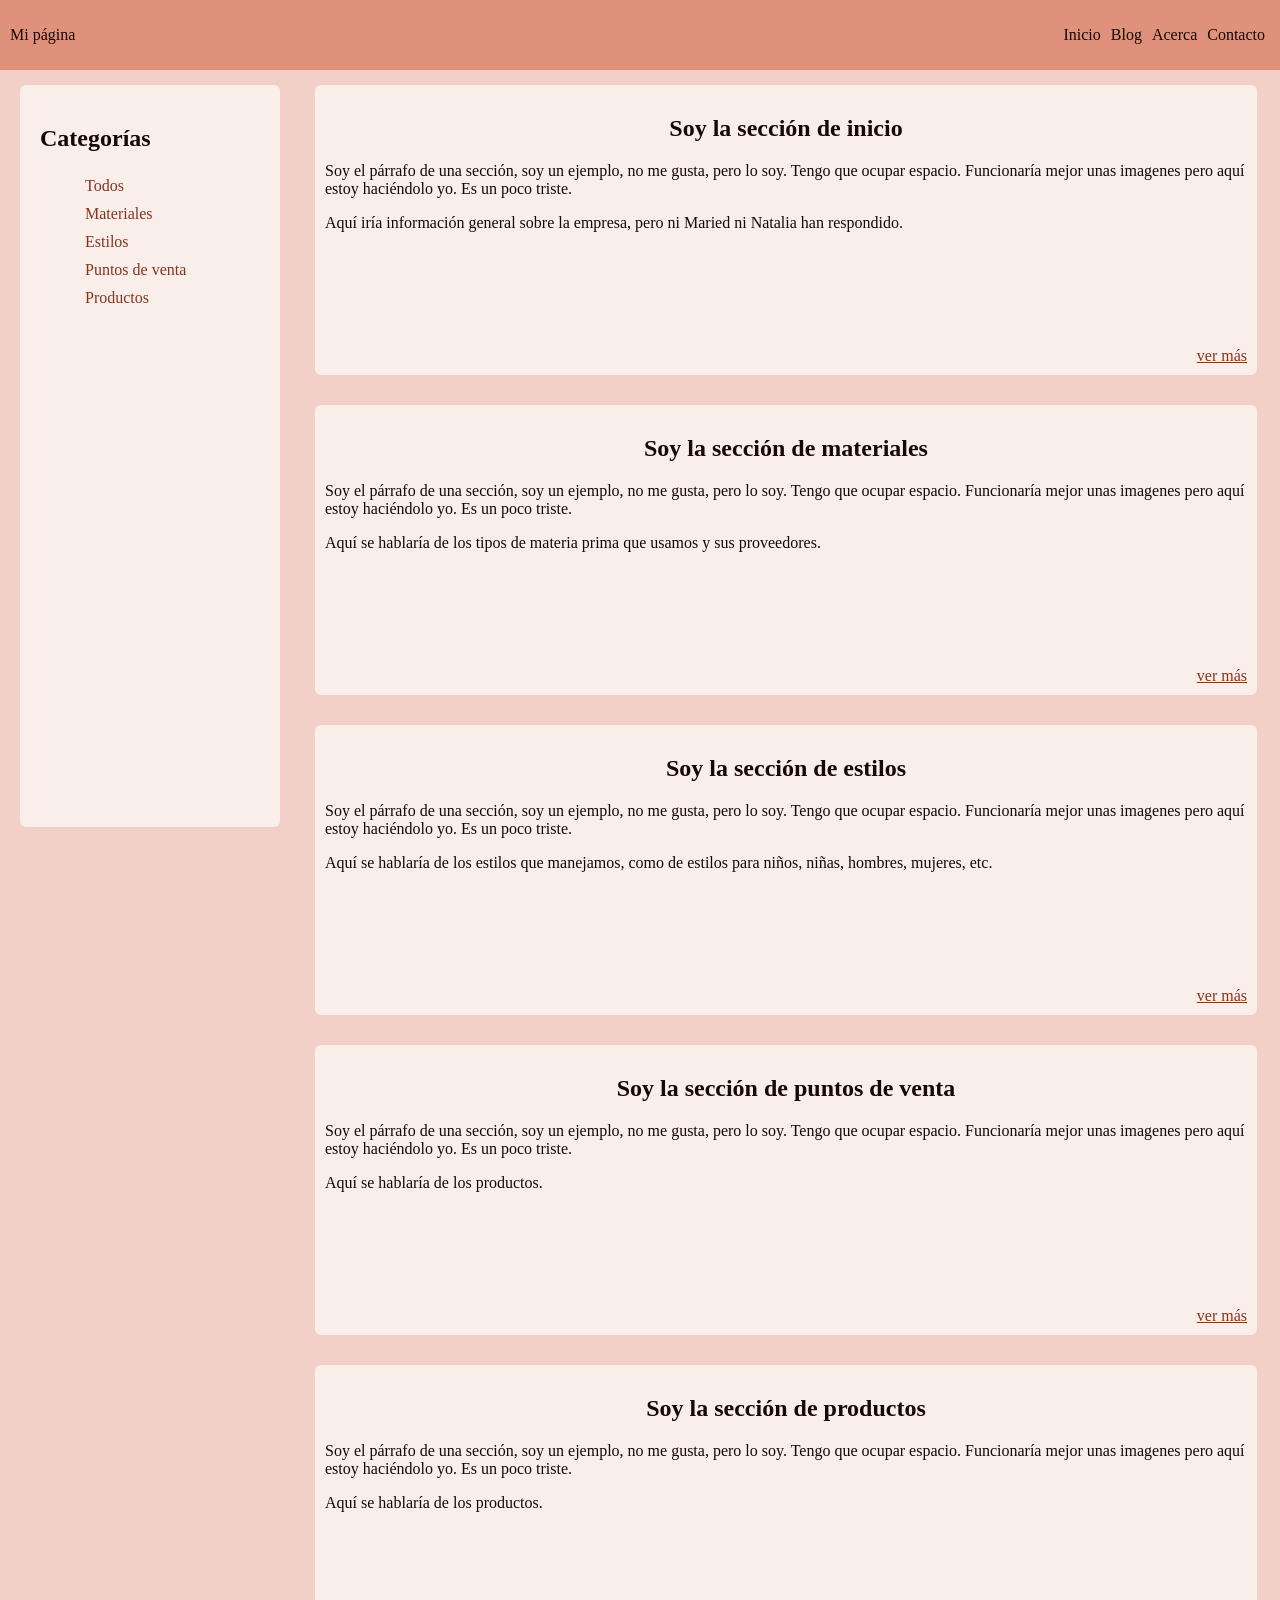
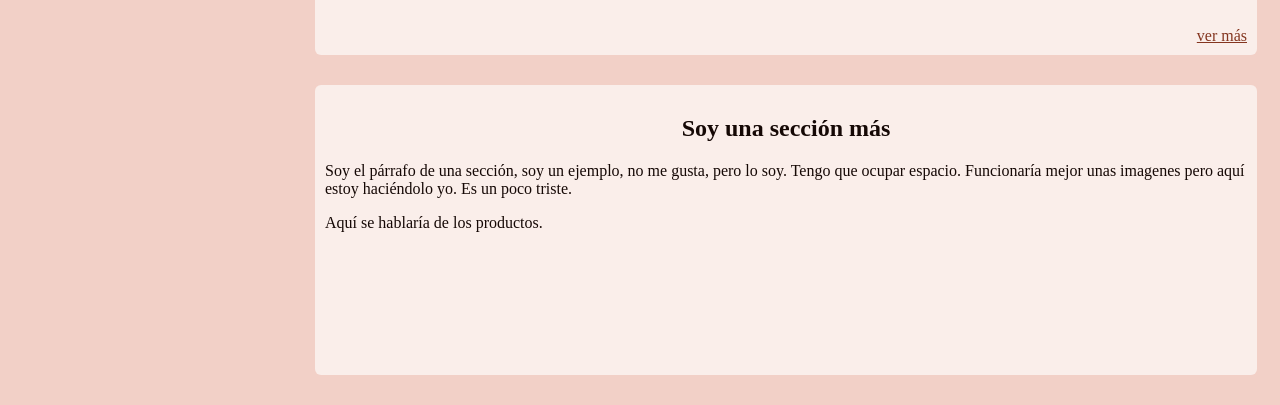
==== index.html @ a976296e "Add files via upload" ====
<!DOCTYPE html>

<html>

    <head lang="es">
        <meta charset="UTF-8">
        <meta name="viewport" content="width=device-width, initial-scale=1.0">
        <title>Mi página</title>
        <link rel="stylesheet" href="styles.css">
    </head>

    <body>

        <header>
            <div class="header-inner">
                <span class="logo"><a href="index.html">Mi página</a></span>
                <nav>
                    <ul>
                        <li><a href="index.html">Inicio</a></li>
                        <li><a href="blog.html">Blog</a></li>
                        <li><a href="acerca.html">Acerca</a></li>
                        <li><a href="contacto.html">Contacto</a></li>
                    </ul>
                </nav>
            </div>
        </header>

        <main>
            
            <section class="sidebar">
                <aside data-tag="aside">
                    <h2>Categorías</h2>
                    <ul>
                        <li><a href="#inicio">Todos</a></li>
                        <li><a href="#materiales">Materiales</a></li>
                        <li><a href="#estilos">Estilos</a></li>
                        <li><a href="#puntos-de-venta">Puntos de venta</a></li>
                        <li><a href="#productos">Productos</a></li>
                    </ul>
                    <!-- <span class="aside-tag">Sidebar</span> -->
                </aside>
            </section>

            <section class="sectionnn" id="inicio">
                <h1>Soy la sección de inicio</h1>
                <p>Soy el párrafo de una sección, soy un ejemplo, no me gusta, pero lo soy. Tengo que ocupar espacio. Funcionaría mejor unas imagenes pero aquí estoy haciéndolo yo. Es un poco triste. </p>
                <p>Aquí iría información general sobre la empresa, pero ni Maried ni Natalia han respondido.</p>
                <div><a href="acerca.html">ver más</a></div>
            </section>

            <section class="sectionnn" id="materiales">
                <h1>Soy la sección de materiales</h1>
                <p>Soy el párrafo de una sección, soy un ejemplo, no me gusta, pero lo soy. Tengo que ocupar espacio. Funcionaría mejor unas imagenes pero aquí estoy haciéndolo yo. Es un poco triste. </p>
                <p>Aquí se hablaría de los tipos de materia prima que usamos y sus proveedores.</p>
                <div><a href="seccionesInicio/materiales.html">ver más</a></div>
            </section>

            <section class="sectionnn" id="estilos">
                <h1>Soy la sección de estilos</h1>
                <p>Soy el párrafo de una sección, soy un ejemplo, no me gusta, pero lo soy. Tengo que ocupar espacio. Funcionaría mejor unas imagenes pero aquí estoy haciéndolo yo. Es un poco triste. </p>
                <p>Aquí se hablaría de los estilos que manejamos, como de estilos para niños, niñas, hombres, mujeres, etc.</p>
                <div><a href="seccionesInicio/estilos.html">ver más</a></div>
            </section>

            <section class="sectionnn" id="puntos-de-venta">
                <h1>Soy la sección de puntos de venta</h1>
                <p>Soy el párrafo de una sección, soy un ejemplo, no me gusta, pero lo soy. Tengo que ocupar espacio. Funcionaría mejor unas imagenes pero aquí estoy haciéndolo yo. Es un poco triste. </p>
                <p>Aquí se hablaría de los productos.</p>
                <div><a href="seccionesInicio/puntos-de-venta.html">ver más</a></div>
            </section>

            <section class="sectionnn" id="productos">
                <h1>Soy la sección de productos</h1>
                <p>Soy el párrafo de una sección, soy un ejemplo, no me gusta, pero lo soy. Tengo que ocupar espacio. Funcionaría mejor unas imagenes pero aquí estoy haciéndolo yo. Es un poco triste. </p>
                <p>Aquí se hablaría de los productos.</p>
                <div><a href="seccionesInicio/productos.html">ver más</a></div>
            </section>

            <section class="sectionnn">
                <h1>Soy una sección más</h1>
                <p>Soy el párrafo de una sección, soy un ejemplo, no me gusta, pero lo soy. Tengo que ocupar espacio. Funcionaría mejor unas imagenes pero aquí estoy haciéndolo yo. Es un poco triste. </p>
                <p>Aquí se hablaría de los productos.</p>
            </section>

        </main>
    
    </body>

</html>
---- styles.css ----
header {
    background-color: #E0917B;
    position: fixed;
    width: 100%;
    top: 0;
    left: 0;
    z-index: 1000; 
}

.header-inner {
    display: flex;
    justify-content: space-between;
    align-items: center;
    padding: 5px 10px;
}

.header-inner ul {
    display: flex;
}
.header-inner li {
    padding: 5px;
    list-style: none;
}

.header-inner a {
    color: inherit;
    text-decoration: none;
}

.header-inner a:hover {
    color: #5F2616;
    text-decoration: underline;
}


/*
#AEEEAF
#F2D0C7
#E9B0A0
#E0917B
#D77256
#CF5330
#A94428
#84351F
#5F2616
#3A170E
#150805
*/


body {
    margin-top: 85px;
    margin-left: 300px;
    background-color: #F2D0C7;
    color: #150805;
}

.sidebar {
    position: fixed;
    left: 0;
    width: 300px;
    height: 100%;
}

aside {
    margin: 0 20px;
    padding: 20px;
    height: 78%;
    background-color: #FAEEEA;
    border-radius: 6px;
    
}

aside li {
    list-style: none;
    padding: 5px;
}


aside a {
    color: #84351F;
    text-decoration: none;
}

aside a:hover {
    color: #3A170E;
    text-decoration: underline;
}


.sectionnn {
    position: relative;
    scroll-margin-top: 85px;
    margin: 30px 15px ;
    padding: 10px;
    background-color: #FAEEEA;
    height: 270px;
    border-radius: 6px;
}

.sectionnn h1 {
    text-align: center;
}

.sectionnn div {
    position: absolute;
    bottom: 10px;
    right: 10px;
}

.sectionnn a{
    text-decoration: underline;
    color: #84351F;
}

.sectionnn a:hover {
    color: #3A170E;
}
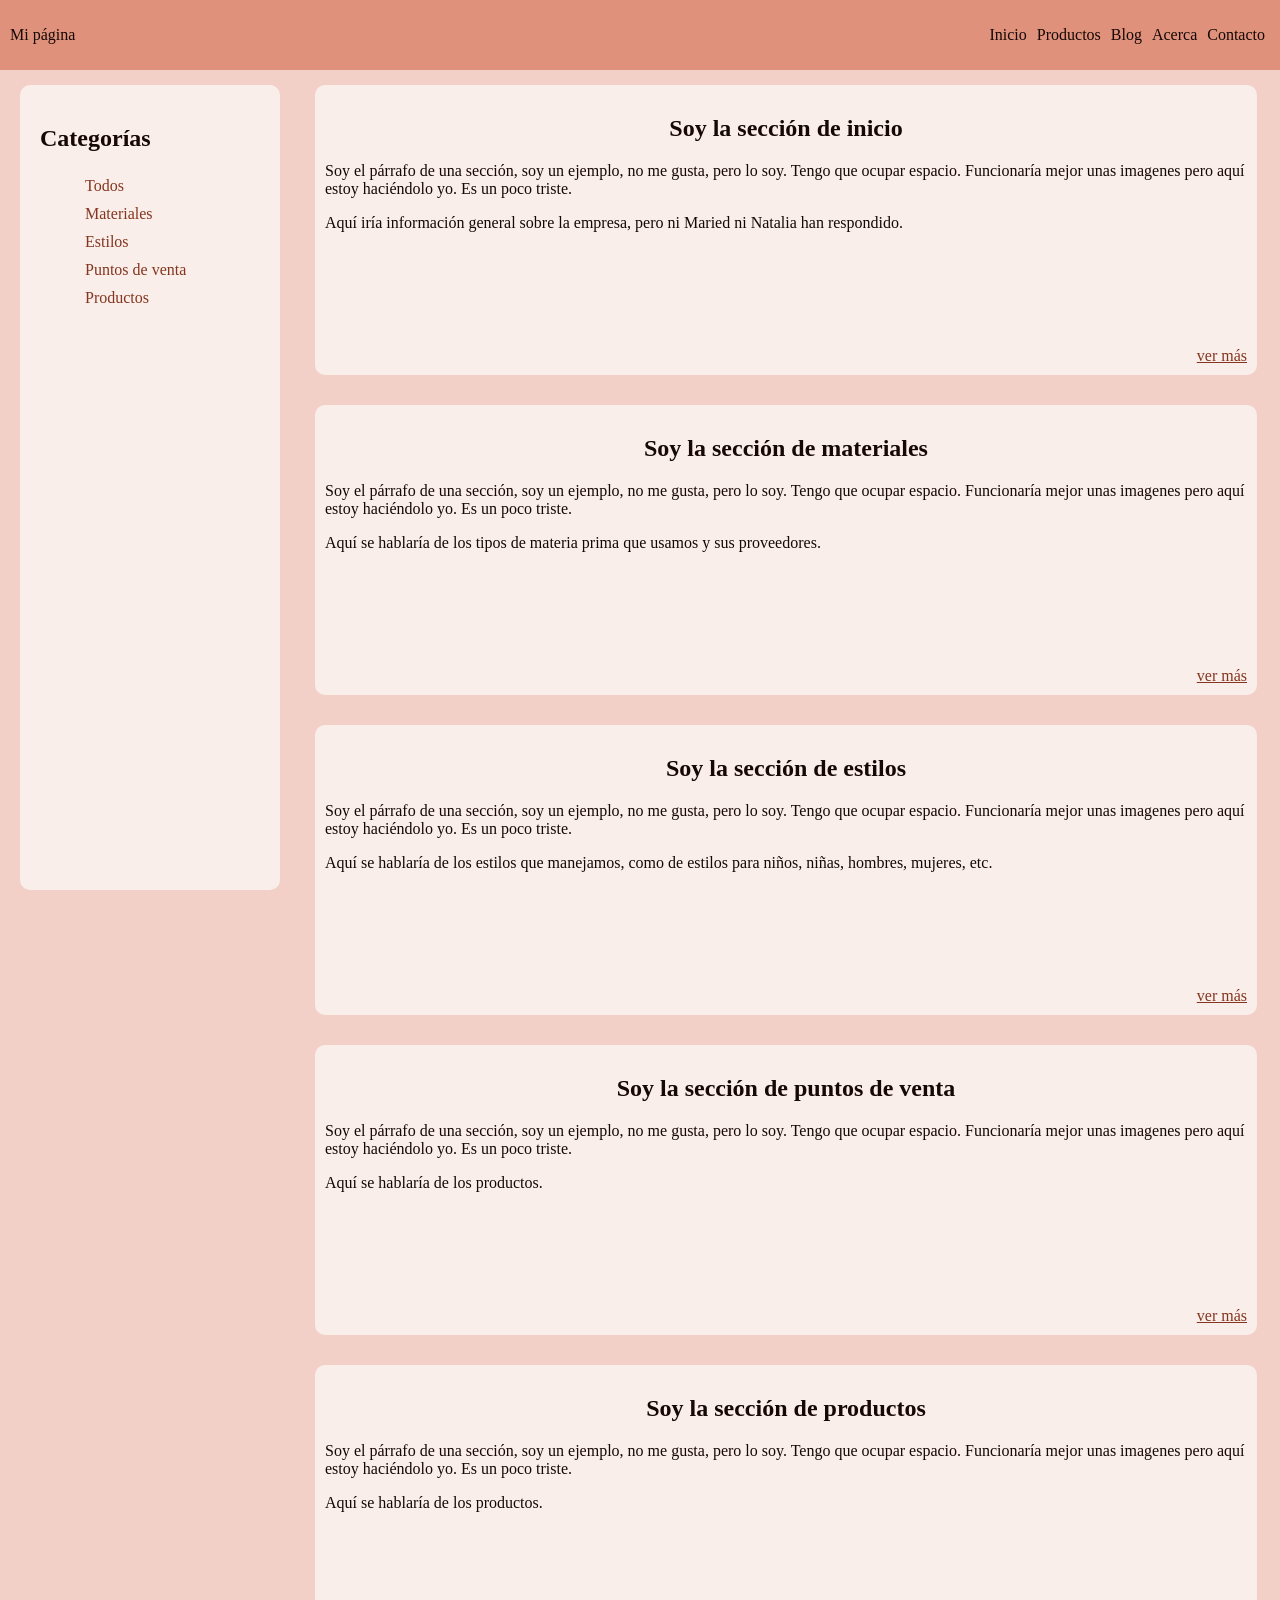
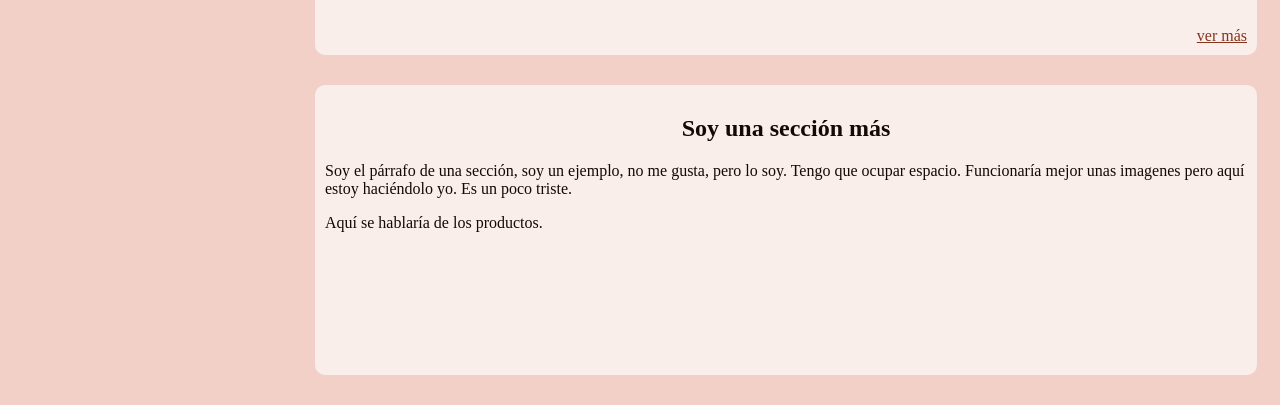
==== commit d22e8215: "29/04/26" ====
--- a/index.html
+++ b/index.html
@@ -17,6 +17,7 @@
                 <nav>
                     <ul>
                         <li><a href="index.html">Inicio</a></li>
+                        <li><a href="/seccionesInicio/productos.html">Productos</a></li>
                         <li><a href="blog.html">Blog</a></li>
                         <li><a href="acerca.html">Acerca</a></li>
                         <li><a href="contacto.html">Contacto</a></li>
--- a/styles.css
+++ b/styles.css
@@ -66,9 +66,9 @@
 aside {
     margin: 0 20px;
     padding: 20px;
-    height: 78%;
+    height: 85%;
     background-color: #FAEEEA;
-    border-radius: 6px;
+    border-radius: 10px;
     
 }
 
@@ -96,7 +96,7 @@
     padding: 10px;
     background-color: #FAEEEA;
     height: 270px;
-    border-radius: 6px;
+    border-radius: 10px;
 }
 
 .sectionnn h1 {
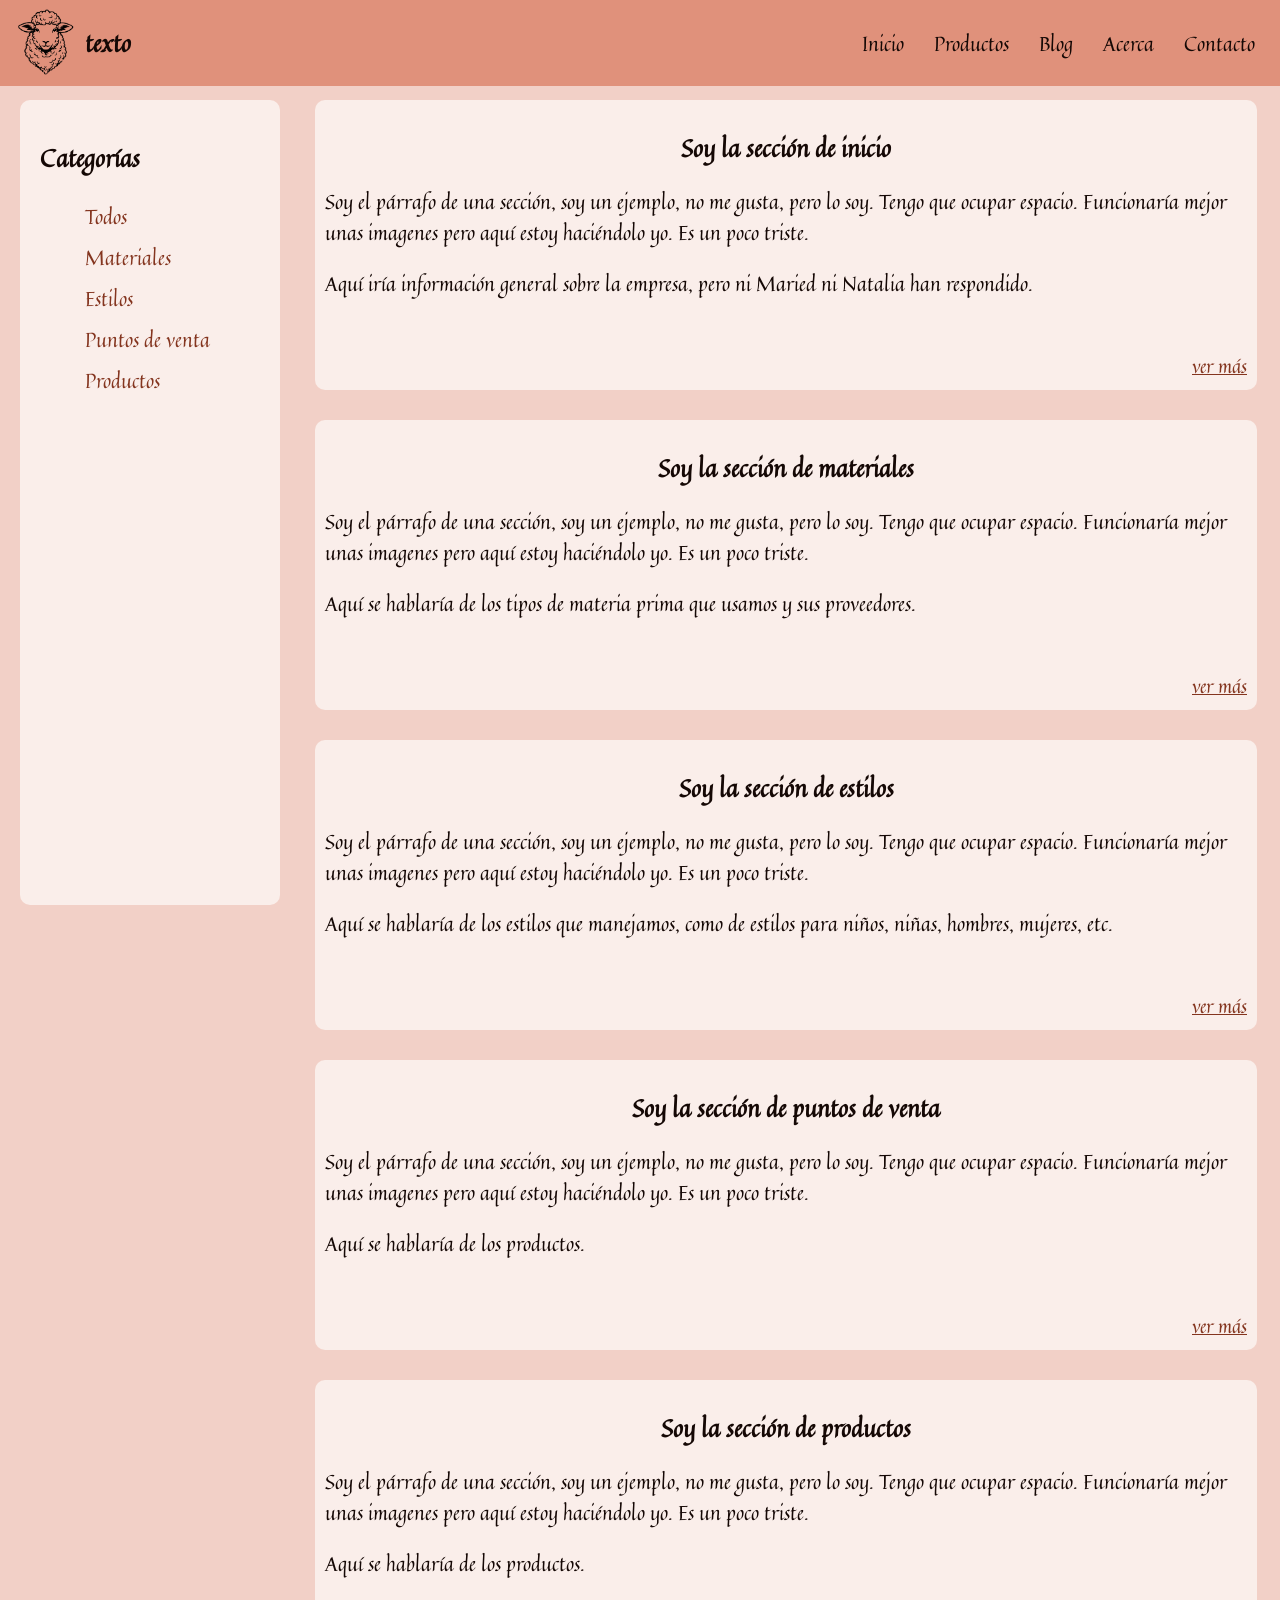
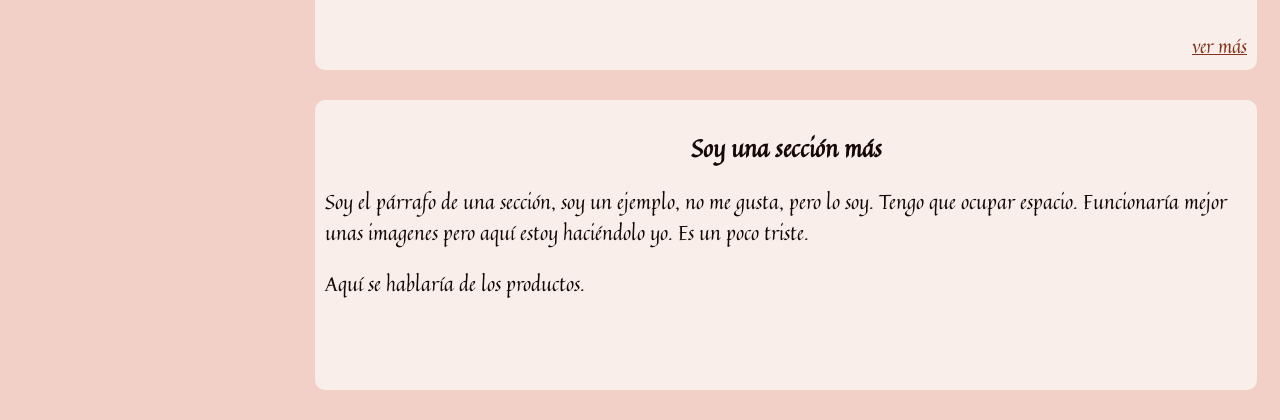
==== commit 34605ae7: "2.0" ====
--- a/index.html
+++ b/index.html
@@ -7,17 +7,21 @@
         <meta name="viewport" content="width=device-width, initial-scale=1.0">
         <title>Mi página</title>
         <link rel="stylesheet" href="styles.css">
+        <link rel="stylesheet" href="https://fonts.googleapis.com/css2?family=Quintessential&display=swap">
     </head>
 
     <body>
 
         <header>
             <div class="header-inner">
-                <span class="logo"><a href="index.html">Mi página</a></span>
+                <div class="logo">
+                    <a href="index.html"><img src="logo.png" alt="Logo"></a>
+                    <h2>texto</h2>
+                </div>
                 <nav>
                     <ul>
                         <li><a href="index.html">Inicio</a></li>
-                        <li><a href="/seccionesInicio/productos.html">Productos</a></li>
+                        <li><a href="productos.html">Productos</a></li>
                         <li><a href="blog.html">Blog</a></li>
                         <li><a href="acerca.html">Acerca</a></li>
                         <li><a href="contacto.html">Contacto</a></li>
@@ -74,7 +78,7 @@
                 <h1>Soy la sección de productos</h1>
                 <p>Soy el párrafo de una sección, soy un ejemplo, no me gusta, pero lo soy. Tengo que ocupar espacio. Funcionaría mejor unas imagenes pero aquí estoy haciéndolo yo. Es un poco triste. </p>
                 <p>Aquí se hablaría de los productos.</p>
-                <div><a href="seccionesInicio/productos.html">ver más</a></div>
+                <div><a href="productos.html">ver más</a></div>
             </section>
 
             <section class="sectionnn">
--- a/styles.css
+++ b/styles.css
@@ -19,8 +19,9 @@
     display: flex;
 }
 .header-inner li {
-    padding: 5px;
+    padding: 5px 15px;
     list-style: none;
+    
 }
 
 .header-inner a {
@@ -33,9 +34,17 @@
     text-decoration: underline;
 }
 
+.header-inner img {
+    width: 70px;
+    margin-right: 5px;
+}
+
+.logo {
+    display: flex;
+}
 
 /*
-#AEEEAF
+#FAEEEA
 #F2D0C7
 #E9B0A0
 #E0917B
@@ -50,10 +59,20 @@
 
 
 body {
-    margin-top: 85px;
+    margin-top: 100px;
     margin-left: 300px;
     background-color: #F2D0C7;
     color: #150805;
+
+    font-family: "Quintessential", serif;
+}
+
+p {
+    font-size: 20px;
+}
+
+li {
+    font-size: 20px;
 }
 
 .sidebar {
@@ -91,7 +110,7 @@
 
 .sectionnn {
     position: relative;
-    scroll-margin-top: 85px;
+    scroll-margin-top: 100px;
     margin: 30px 15px ;
     padding: 10px;
     background-color: #FAEEEA;
@@ -112,6 +131,7 @@
 .sectionnn a{
     text-decoration: underline;
     color: #84351F;
+    font-size: 19px;
 }
 
 .sectionnn a:hover {
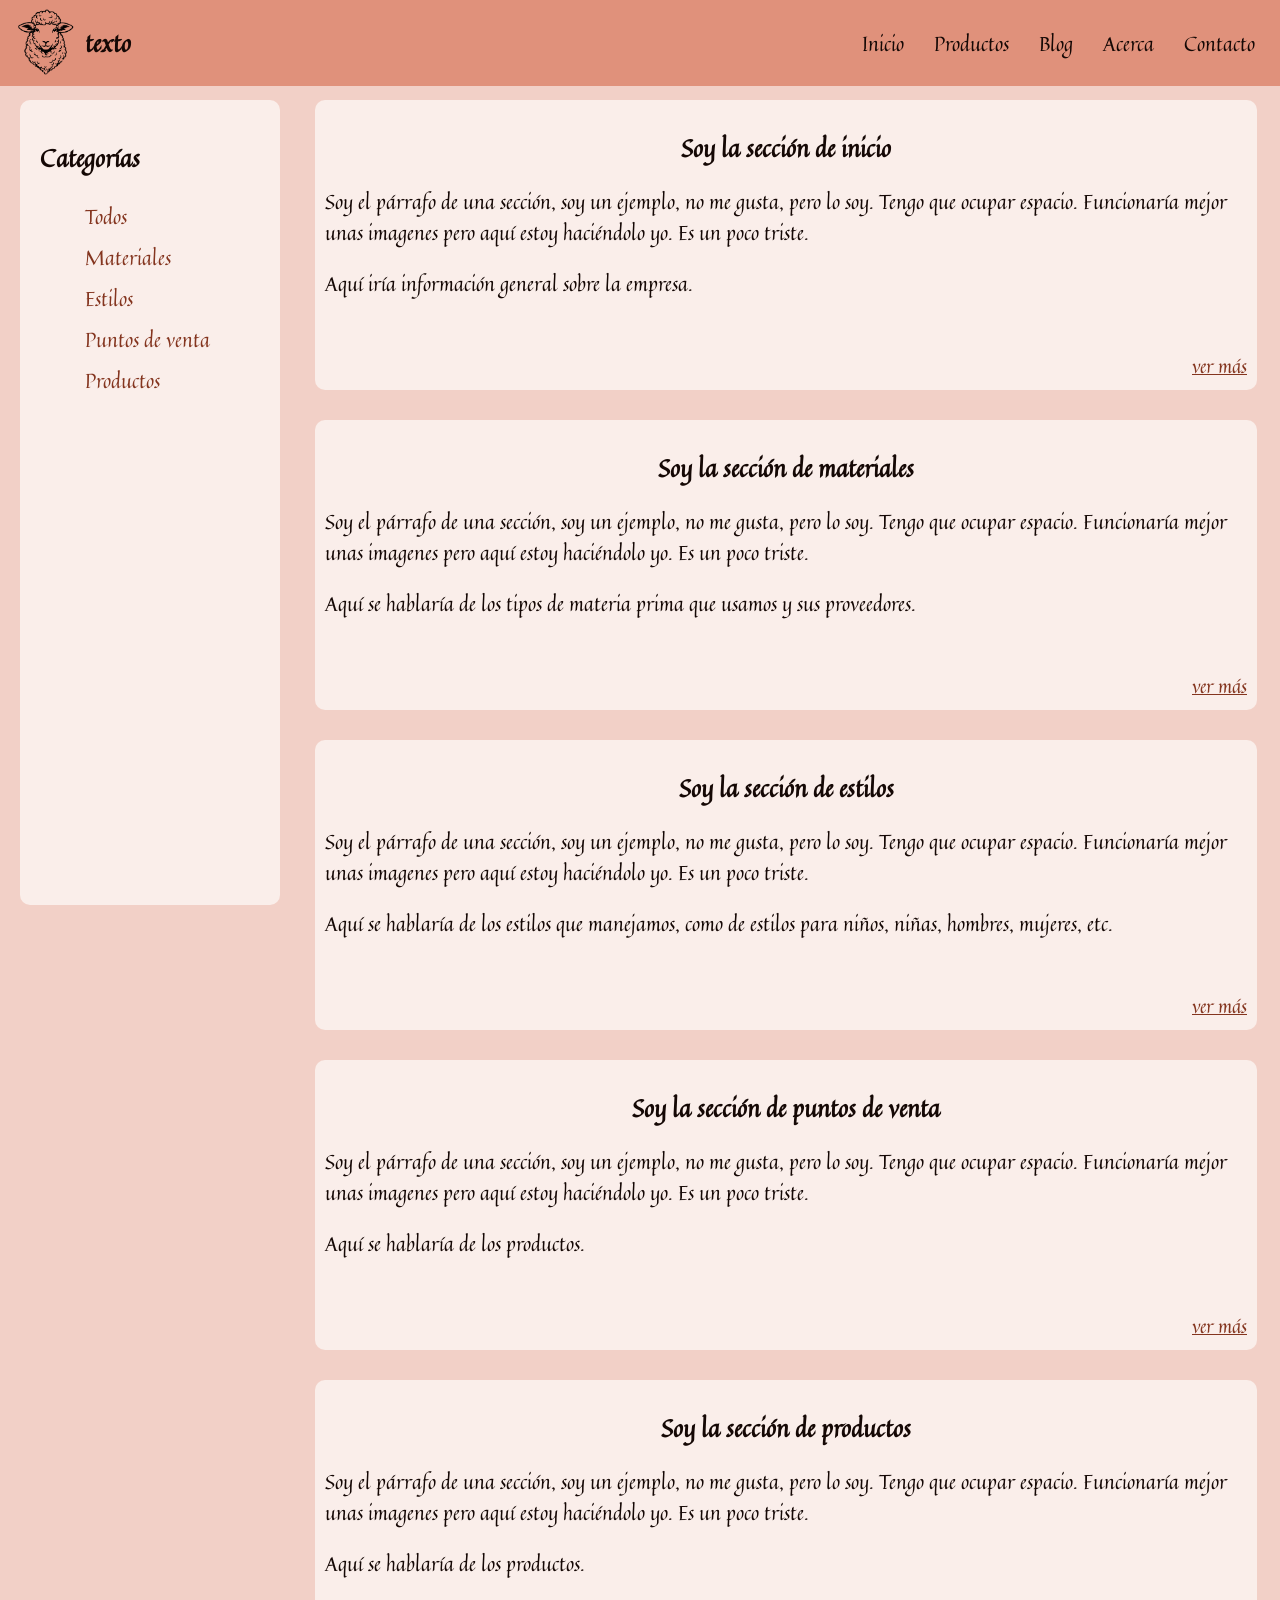
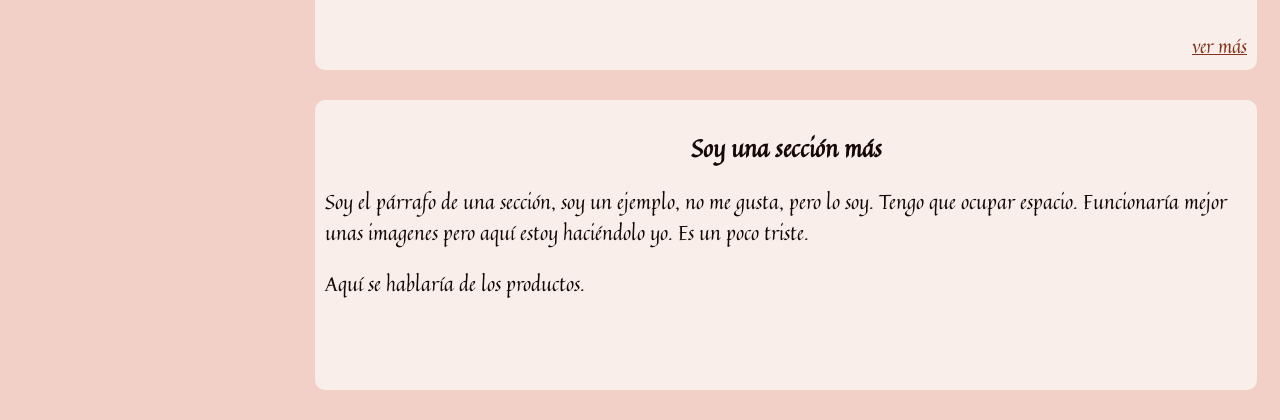
==== commit 808498ea: "cambio" ====
--- a/index.html
+++ b/index.html
@@ -49,7 +49,7 @@
             <section class="sectionnn" id="inicio">
                 <h1>Soy la sección de inicio</h1>
                 <p>Soy el párrafo de una sección, soy un ejemplo, no me gusta, pero lo soy. Tengo que ocupar espacio. Funcionaría mejor unas imagenes pero aquí estoy haciéndolo yo. Es un poco triste. </p>
-                <p>Aquí iría información general sobre la empresa, pero ni Maried ni Natalia han respondido.</p>
+                <p>Aquí iría información general sobre la empresa.</p>
                 <div><a href="acerca.html">ver más</a></div>
             </section>
 
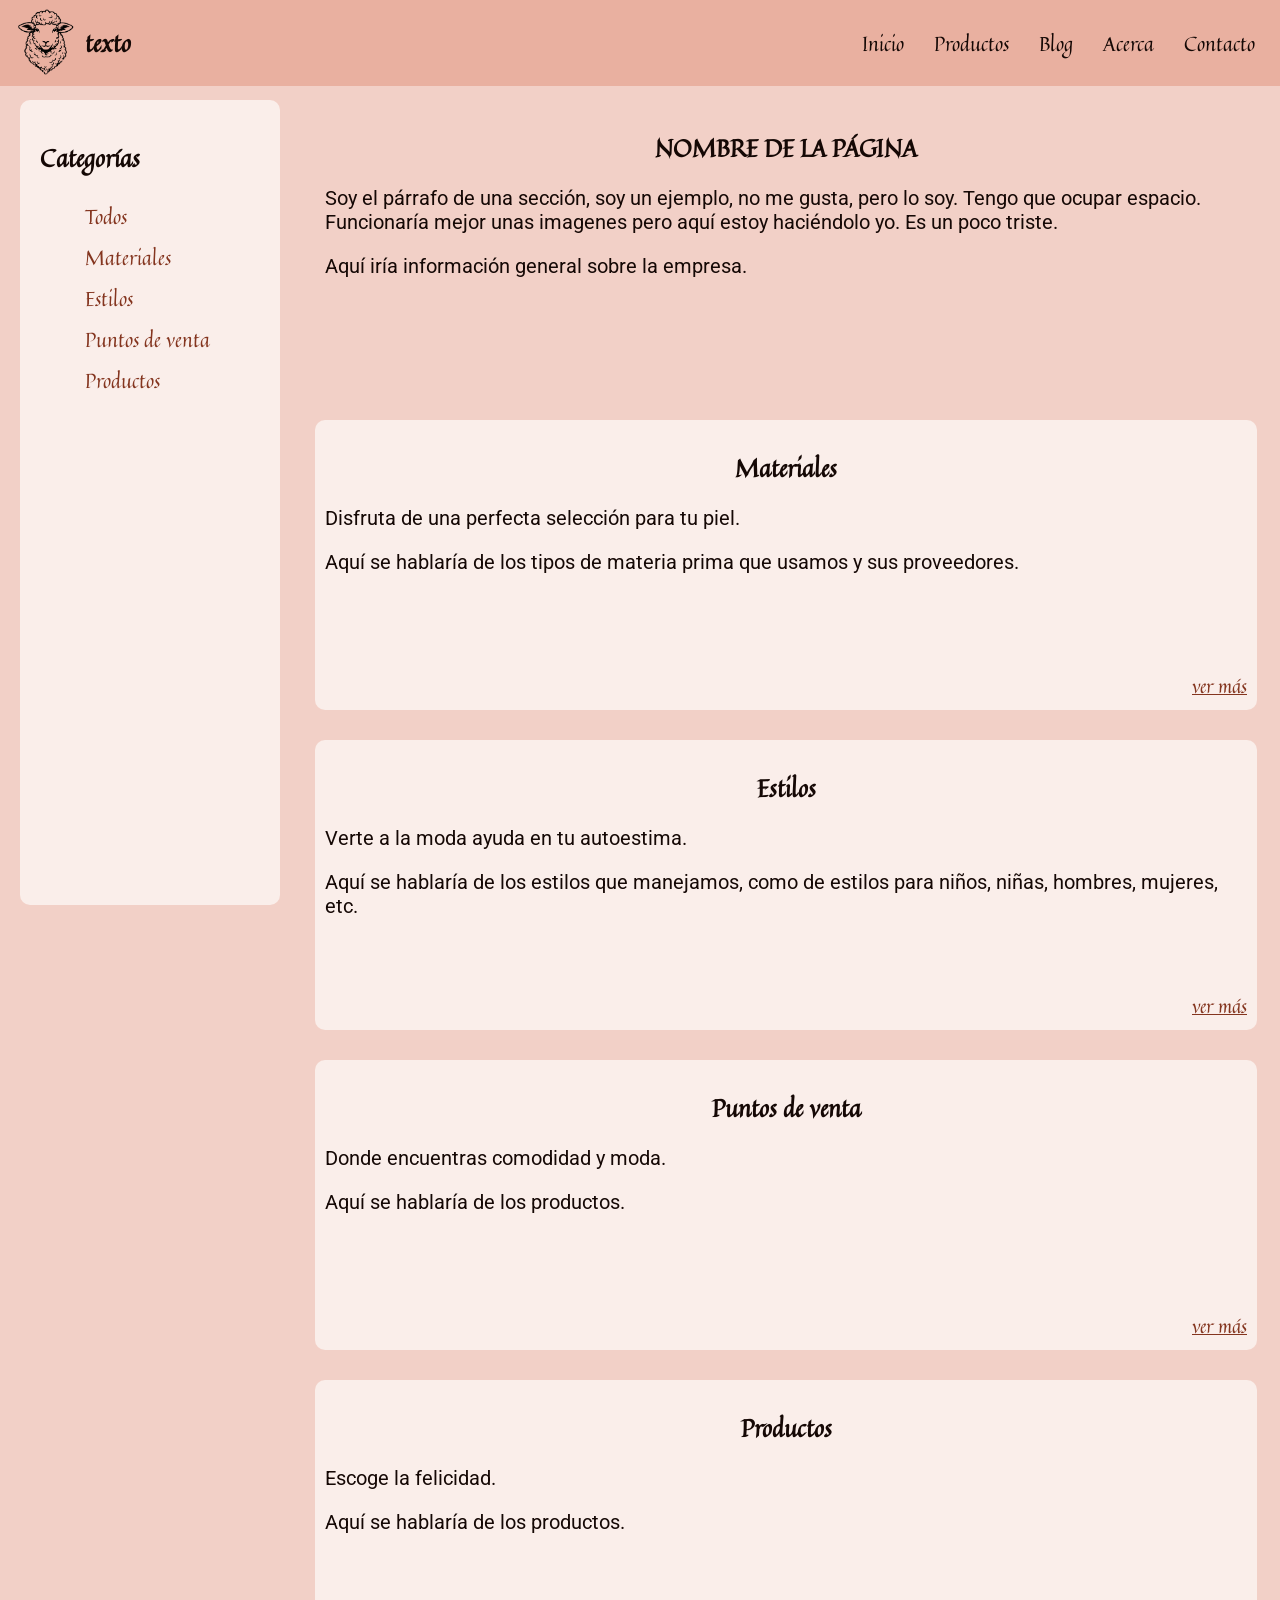
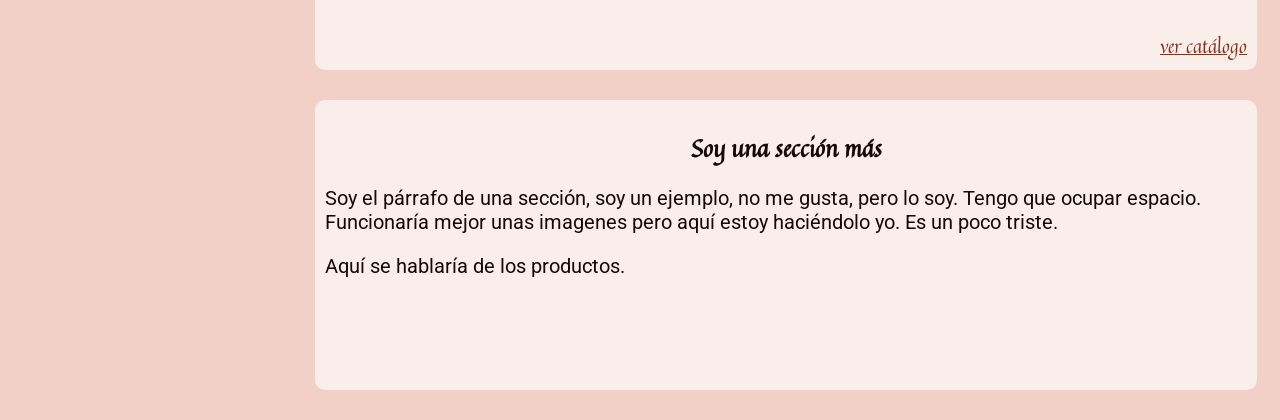
==== commit ac22147c: "fuente de párrafos y sección de productos" ====
--- a/index.html
+++ b/index.html
@@ -6,18 +6,22 @@
         <meta charset="UTF-8">
         <meta name="viewport" content="width=device-width, initial-scale=1.0">
         <title>Mi página</title>
+        <link rel="icon" href="logo.png" type="image/png">
         <link rel="stylesheet" href="styles.css">
         <link rel="stylesheet" href="https://fonts.googleapis.com/css2?family=Quintessential&display=swap">
+        <link rel="stylesheet" href="https://fonts.googleapis.com/css2?family=Roboto:ital,wght@0,100..900;1,100..900&display=swap">
     </head>
 
     <body>
 
         <header>
             <div class="header-inner">
+                
                 <div class="logo">
                     <a href="index.html"><img src="logo.png" alt="Logo"></a>
                     <h2>texto</h2>
                 </div>
+                
                 <nav>
                     <ul>
                         <li><a href="index.html">Inicio</a></li>
@@ -46,39 +50,38 @@
                 </aside>
             </section>
 
-            <section class="sectionnn" id="inicio">
-                <h1>Soy la sección de inicio</h1>
+            <section class="inicio-section" id="inicio">
+                <h1>NOMBRE DE LA PÁGINA</h1>
                 <p>Soy el párrafo de una sección, soy un ejemplo, no me gusta, pero lo soy. Tengo que ocupar espacio. Funcionaría mejor unas imagenes pero aquí estoy haciéndolo yo. Es un poco triste. </p>
                 <p>Aquí iría información general sobre la empresa.</p>
-                <div><a href="acerca.html">ver más</a></div>
             </section>
 
             <section class="sectionnn" id="materiales">
-                <h1>Soy la sección de materiales</h1>
-                <p>Soy el párrafo de una sección, soy un ejemplo, no me gusta, pero lo soy. Tengo que ocupar espacio. Funcionaría mejor unas imagenes pero aquí estoy haciéndolo yo. Es un poco triste. </p>
+                <h1>Materiales</h1>
+                <p>Disfruta de una perfecta selección para tu piel.</p>
                 <p>Aquí se hablaría de los tipos de materia prima que usamos y sus proveedores.</p>
                 <div><a href="seccionesInicio/materiales.html">ver más</a></div>
             </section>
 
             <section class="sectionnn" id="estilos">
-                <h1>Soy la sección de estilos</h1>
-                <p>Soy el párrafo de una sección, soy un ejemplo, no me gusta, pero lo soy. Tengo que ocupar espacio. Funcionaría mejor unas imagenes pero aquí estoy haciéndolo yo. Es un poco triste. </p>
+                <h1>Estilos</h1>
+                <p>Verte a la moda ayuda en tu autoestima.</p>
                 <p>Aquí se hablaría de los estilos que manejamos, como de estilos para niños, niñas, hombres, mujeres, etc.</p>
                 <div><a href="seccionesInicio/estilos.html">ver más</a></div>
             </section>
 
             <section class="sectionnn" id="puntos-de-venta">
-                <h1>Soy la sección de puntos de venta</h1>
-                <p>Soy el párrafo de una sección, soy un ejemplo, no me gusta, pero lo soy. Tengo que ocupar espacio. Funcionaría mejor unas imagenes pero aquí estoy haciéndolo yo. Es un poco triste. </p>
+                <h1>Puntos de venta</h1>
+                <p>Donde encuentras comodidad y moda.</p>
                 <p>Aquí se hablaría de los productos.</p>
                 <div><a href="seccionesInicio/puntos-de-venta.html">ver más</a></div>
             </section>
 
             <section class="sectionnn" id="productos">
-                <h1>Soy la sección de productos</h1>
-                <p>Soy el párrafo de una sección, soy un ejemplo, no me gusta, pero lo soy. Tengo que ocupar espacio. Funcionaría mejor unas imagenes pero aquí estoy haciéndolo yo. Es un poco triste. </p>
+                <h1>Productos</h1>
+                <p>Escoge la felicidad. </p>
                 <p>Aquí se hablaría de los productos.</p>
-                <div><a href="productos.html">ver más</a></div>
+                <div><a href="productos.html">ver catálogo</a></div>
             </section>
 
             <section class="sectionnn">
--- a/styles.css
+++ b/styles.css
@@ -1,6 +1,6 @@
 
 header {
-    background-color: #E0917B;
+    background-color: #E9B0A0;
     position: fixed;
     width: 100%;
     top: 0;
@@ -13,13 +13,18 @@
     justify-content: space-between;
     align-items: center;
     padding: 5px 10px;
+    height: 100%;
 }
 
 .header-inner ul {
-    display: flex;
+    flex: 1;
+    display: flex;
+    margin: 0;
+    padding: 0;
+    
 }
 .header-inner li {
-    padding: 5px 15px;
+    padding: 0px 15px;
     list-style: none;
     
 }
@@ -69,6 +74,7 @@
 
 p {
     font-size: 20px;
+    font-family: "Roboto", sans-serif;
 }
 
 li {
@@ -107,7 +113,68 @@
     text-decoration: underline;
 }
 
-
+.inicio-section {
+    scroll-margin-top: 100px;
+    margin: 30px 15px ;
+    padding: 10px;
+    height: 270px;
+}
+
+.title-section {
+    padding: 30px;
+}
+
+.hero-section {
+    margin: 20px 50px;
+    
+
+}
+
+.hero-div {
+    display: flex;
+    align-items: center;
+    justify-content: space-between;
+    height: 350px;
+    width: 100%;
+    background-color: #FAEEEA;
+    border-radius: 10px;
+    overflow: hidden;
+    
+}
+
+.hero-img {
+    width: 50%;
+    height: 100%;
+    background-image: url(heroImg.jpg);
+    background-position: center;
+}
+
+.hero-text {
+    width: 50%;
+    align-items: center;
+    text-align: center;
+}
+
+.product-section {
+    display: grid;
+    grid-template-columns: repeat(4, 1fr);
+    gap: 20px;
+    margin-top: 4%;
+    place-items: center;
+    
+}
+
+.producto {
+    width: 300px;
+    background-color: #FAEEEA;
+    border-radius: 10px;
+    overflow: hidden;
+    
+}
+
+.producto img {
+    width: 300px;
+}
 .sectionnn {
     position: relative;
     scroll-margin-top: 100px;
@@ -118,7 +185,7 @@
     border-radius: 10px;
 }
 
-.sectionnn h1 {
+h1 {
     text-align: center;
 }
 
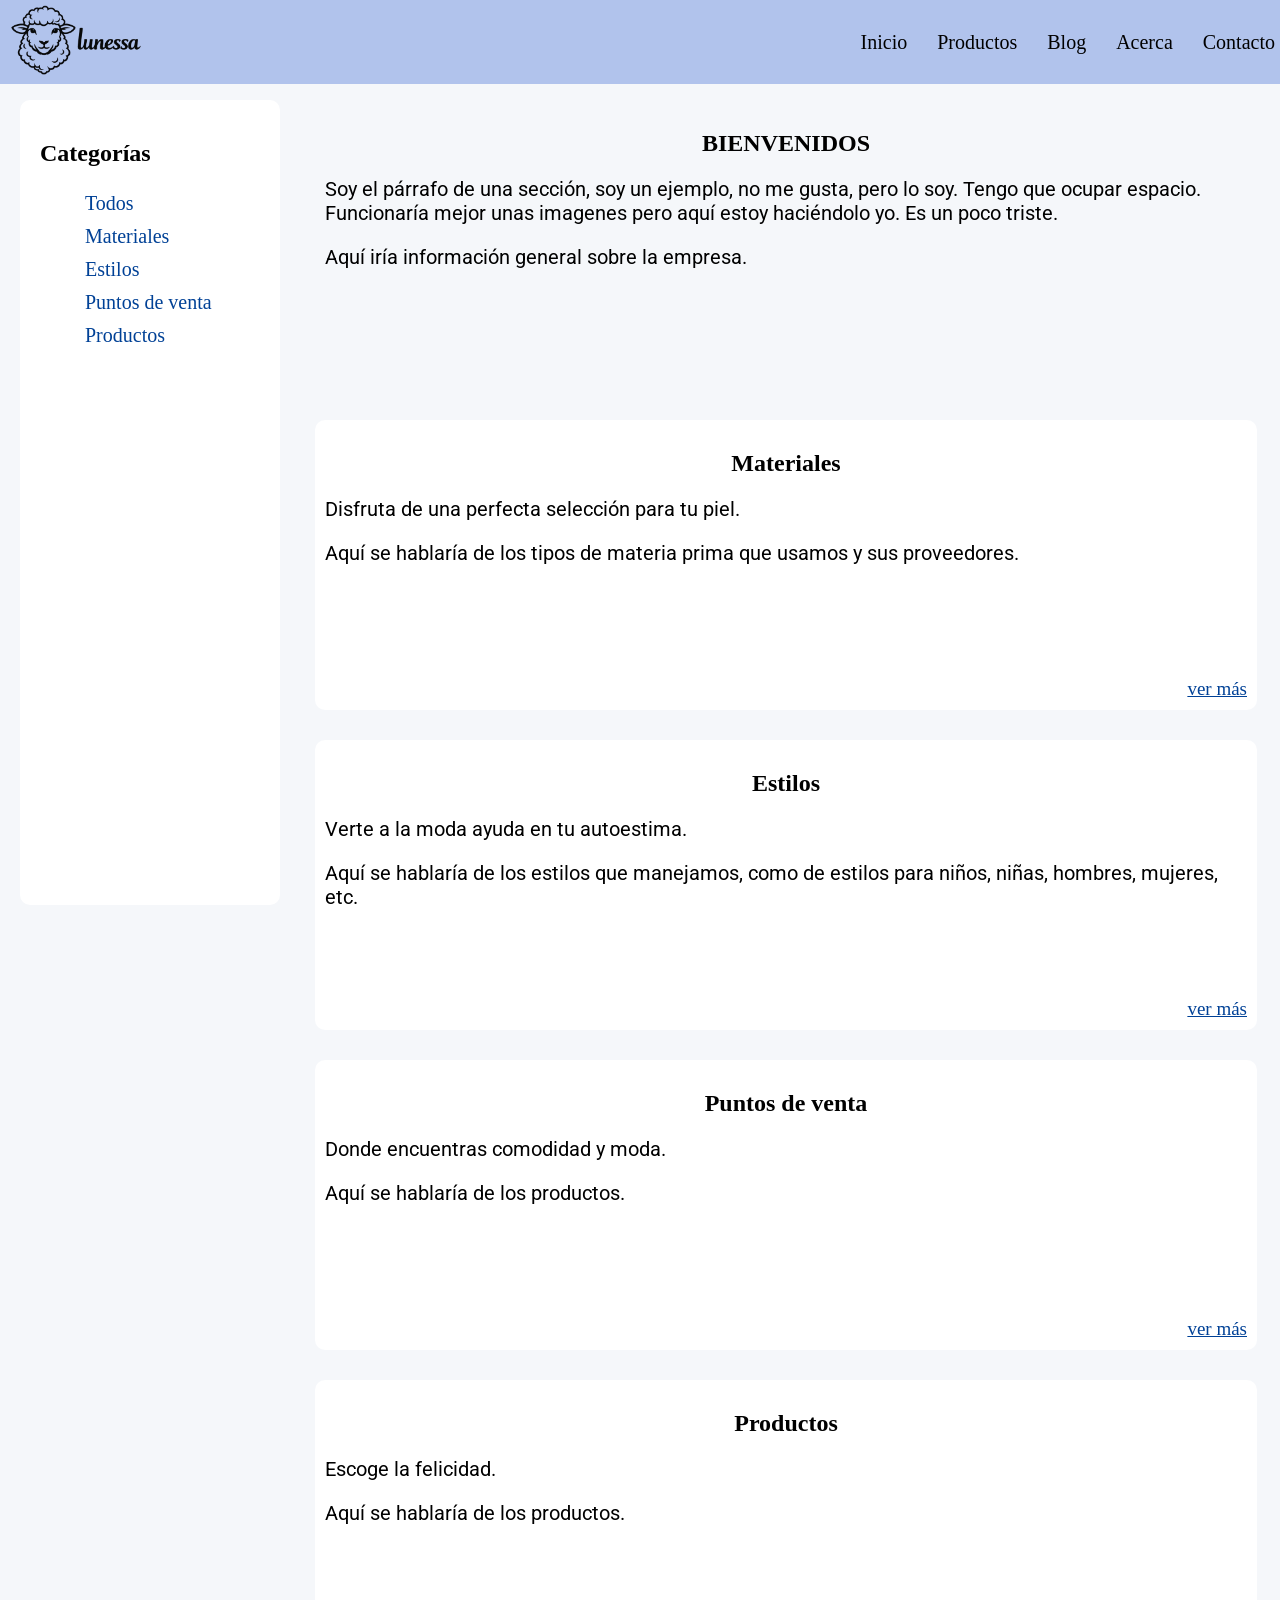
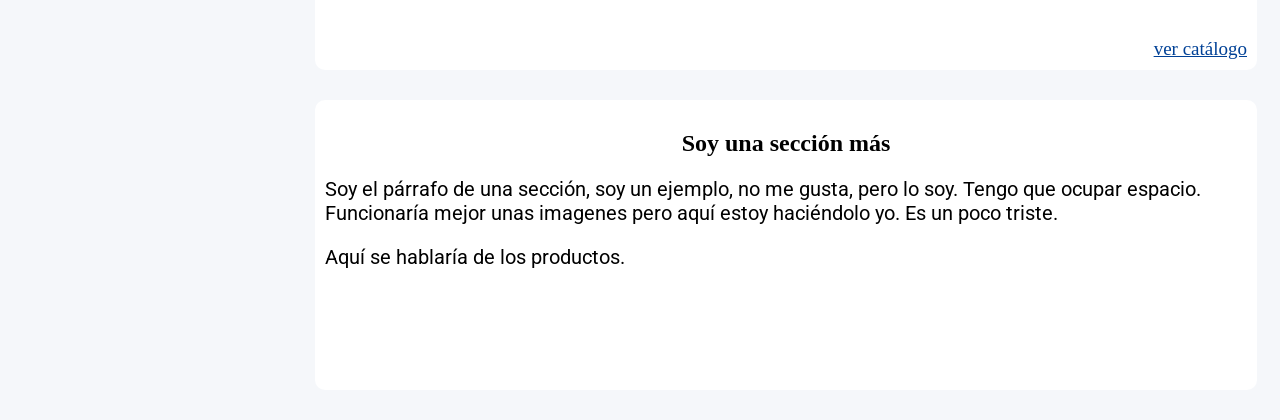
==== commit 3a4d9c59: "paleta de colores y logo" ====
--- a/index.html
+++ b/index.html
@@ -2,92 +2,142 @@
 
 <html>
 
+    <!--HEAD-->
+
     <head lang="es">
+
         <meta charset="UTF-8">
         <meta name="viewport" content="width=device-width, initial-scale=1.0">
+
         <title>Mi página</title>
-        <link rel="icon" href="logo.png" type="image/png">
-        <link rel="stylesheet" href="styles.css">
-        <link rel="stylesheet" href="https://fonts.googleapis.com/css2?family=Quintessential&display=swap">
+        <link rel="icon" href="isotipo.png" type="image/png">
+
+        <!--CSS-->
+
+        <link rel="stylesheet" href="styles/styleGlobal.css">
+        <link rel="stylesheet" href="styles/styleIndex.css">
+        
+        <!--FUENTES-->
+
         <link rel="stylesheet" href="https://fonts.googleapis.com/css2?family=Roboto:ital,wght@0,100..900;1,100..900&display=swap">
+        <link rel="stylesheet" href="https://fonts.googleapis.com/css2?family=Playfair+Display:ital,wght@0,400..900;1,400..900&display=swap">
+
     </head>
+
+    <!--BODY-->
 
     <body>
 
+        <!--HEADER-->
+
         <header>
-            <div class="header-inner">
-                
-                <div class="logo">
-                    <a href="index.html"><img src="logo.png" alt="Logo"></a>
-                    <h2>texto</h2>
-                </div>
-                
-                <nav>
-                    <ul>
-                        <li><a href="index.html">Inicio</a></li>
-                        <li><a href="productos.html">Productos</a></li>
-                        <li><a href="blog.html">Blog</a></li>
-                        <li><a href="acerca.html">Acerca</a></li>
-                        <li><a href="contacto.html">Contacto</a></li>
-                    </ul>
-                </nav>
-            </div>
+            
+            <!--LOGOTIPO-->
+
+            <a href="index.html"><img src="logotipo.png" alt="Logo"></a>
+            
+            <!--NAVEGACIÓN-->
+
+            <nav>
+                <ul>
+                    <li><a href="index.html">Inicio</a></li>
+                    <li><a href="productos.html">Productos</a></li>
+                    <li><a href="blog.html">Blog</a></li>
+                    <li><a href="acerca.html">Acerca</a></li>
+                    <li><a href="contacto.html">Contacto</a></li>
+                </ul>
+            </nav>
+
         </header>
+
+        <!--PRINCIPAL-->
 
         <main>
             
+            <!--SIDEBAR-->
+
             <section class="sidebar">
+
                 <aside data-tag="aside">
+
                     <h2>Categorías</h2>
+
                     <ul>
+
                         <li><a href="#inicio">Todos</a></li>
                         <li><a href="#materiales">Materiales</a></li>
                         <li><a href="#estilos">Estilos</a></li>
                         <li><a href="#puntos-de-venta">Puntos de venta</a></li>
                         <li><a href="#productos">Productos</a></li>
+
                     </ul>
-                    <!-- <span class="aside-tag">Sidebar</span> -->
+                    
                 </aside>
+
             </section>
 
-            <section class="inicio-section" id="inicio">
-                <h1>NOMBRE DE LA PÁGINA</h1>
+            <!--SECCIONES-->
+        
+            <section class="inicio-section" id="inicio"> <!--PRINCIPAL-->
+
+                <h1>BIENVENIDOS</h1>
+
                 <p>Soy el párrafo de una sección, soy un ejemplo, no me gusta, pero lo soy. Tengo que ocupar espacio. Funcionaría mejor unas imagenes pero aquí estoy haciéndolo yo. Es un poco triste. </p>
                 <p>Aquí iría información general sobre la empresa.</p>
+
             </section>
 
-            <section class="sectionnn" id="materiales">
+            <section class="sections" id="materiales"> <!--MATERIALES-->
+
                 <h1>Materiales</h1>
+
                 <p>Disfruta de una perfecta selección para tu piel.</p>
                 <p>Aquí se hablaría de los tipos de materia prima que usamos y sus proveedores.</p>
+
                 <div><a href="seccionesInicio/materiales.html">ver más</a></div>
+
             </section>
 
-            <section class="sectionnn" id="estilos">
+            <section class="sections" id="estilos"> <!--DISEÑOS-->
+
                 <h1>Estilos</h1>
+
                 <p>Verte a la moda ayuda en tu autoestima.</p>
                 <p>Aquí se hablaría de los estilos que manejamos, como de estilos para niños, niñas, hombres, mujeres, etc.</p>
+
                 <div><a href="seccionesInicio/estilos.html">ver más</a></div>
+
             </section>
 
-            <section class="sectionnn" id="puntos-de-venta">
+            <section class="sections" id="puntos-de-venta"> <!--PUNTOS DE VENTA-->
+
                 <h1>Puntos de venta</h1>
+
                 <p>Donde encuentras comodidad y moda.</p>
                 <p>Aquí se hablaría de los productos.</p>
+
                 <div><a href="seccionesInicio/puntos-de-venta.html">ver más</a></div>
+
             </section>
 
-            <section class="sectionnn" id="productos">
+            <section class="sections" id="productos"> <!--PRODUCTOS-->
+
                 <h1>Productos</h1>
+
                 <p>Escoge la felicidad. </p>
                 <p>Aquí se hablaría de los productos.</p>
+
                 <div><a href="productos.html">ver catálogo</a></div>
+
             </section>
 
-            <section class="sectionnn">
+            <section class="sections"> <!--EJEMPLO-->
+
                 <h1>Soy una sección más</h1>
+
                 <p>Soy el párrafo de una sección, soy un ejemplo, no me gusta, pero lo soy. Tengo que ocupar espacio. Funcionaría mejor unas imagenes pero aquí estoy haciéndolo yo. Es un poco triste. </p>
                 <p>Aquí se hablaría de los productos.</p>
+
             </section>
 
         </main>
--- a/styles/styleGlobal.css
+++ b/styles/styleGlobal.css
@@ -0,0 +1,72 @@
+/*HEADER*/
+
+header {
+   
+    display: flex;
+    justify-content: space-between;
+    align-items: center;
+
+    position: fixed;
+    width: 100%;
+    top: 0;
+    left: 0;
+    z-index: 1000; 
+
+    padding: 5px 10px;
+
+    background-color: #b1c3ec;
+}
+
+header ul {
+    flex: 1;
+    display: flex;
+    margin: 0;
+    padding: 0;
+    
+}
+header li {
+    padding: 0px 15px;
+    list-style: none;
+    
+}
+
+header a {
+    color: #000000;
+    text-decoration: none;
+}
+
+header a:hover {
+    color: #004196;
+    text-decoration: underline;
+}
+
+header img {
+    height: 70px;
+    margin-right: 5px;
+}
+
+.logo {
+    display: flex;
+}
+
+/*CUERPO*/
+
+body {
+    margin-top: 100px;
+    background-color: #f5f7fa;
+    color: #000000;
+    font-family: "Playfair", serif;
+}
+
+p {
+    font-size: 20px;
+    font-family: "Roboto", sans-serif;
+}
+
+li {
+    font-size: 20px;
+}
+
+h1 {
+    text-align: center;
+}
--- a/styles/styleIndex.css
+++ b/styles/styleIndex.css
@@ -0,0 +1,78 @@
+
+/*CUERPO*/
+
+body {
+    margin-left: 300px;
+
+}
+
+/*BARRA LATERAL*/
+
+.sidebar {
+    position: fixed;
+    left: 0;
+    width: 300px;
+    height: 100%;
+}
+
+aside {
+    margin: 0 20px;
+    padding: 20px;
+    height: 85%;
+    background-color: #ffffff;
+    border-radius: 10px;
+    
+}
+
+aside li {
+    list-style: none;
+    padding: 5px;
+}
+
+
+aside a {
+    color: #004196;
+    text-decoration: none;
+}
+
+aside a:hover {
+    color: #000000;
+    text-decoration: underline;
+}
+
+/*PRIMERA SECCIÓN*/
+
+.inicio-section { 
+    scroll-margin-top: 100px;
+    margin: 30px 15px ;
+    padding: 10px;
+    height: 270px;
+}
+
+/*DEMÁS SECCIONES*/
+
+.sections {
+    position: relative;
+    scroll-margin-top: 100px;
+    margin: 30px 15px ;
+    padding: 10px;
+    height: 270px;
+    border-radius: 10px;
+    background-color: #ffffff;
+}
+
+.sections div {
+    position: absolute;
+    bottom: 10px;
+    right: 10px;
+}
+
+.sections a{
+    text-decoration: underline;
+    color: #004196;
+    font-size: 19px;
+}
+
+.sections a:hover {
+    color: #000000;
+}
